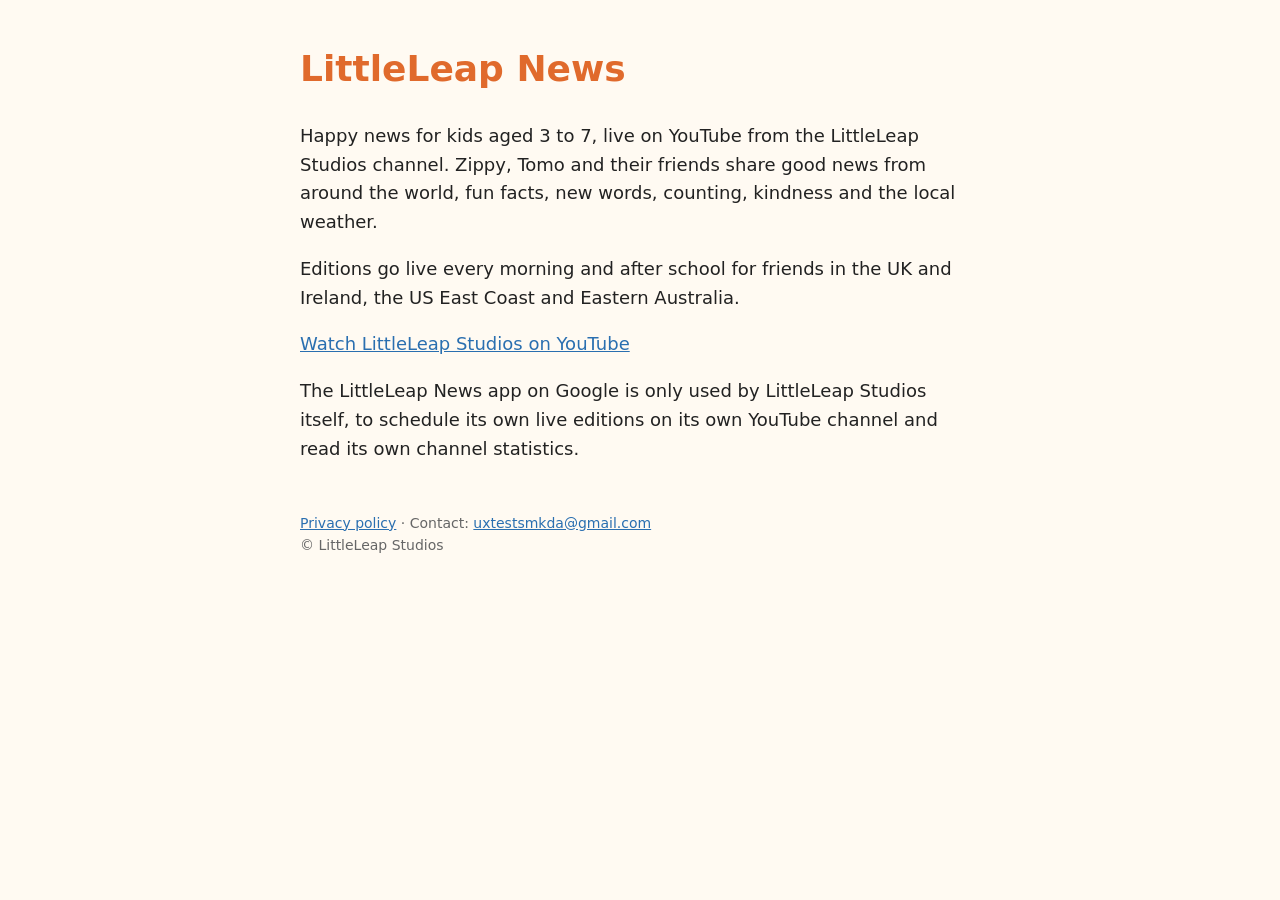
==== index.html @ 419902eb "Home page and privacy policy for LittleLeap News Co-Authored-By: Claude Opus 5.5 (1M context) <norep" ====
<!doctype html>
<html lang="en">
<head>
<meta charset="utf-8">
<meta name="viewport" content="width=device-width, initial-scale=1">
<title>LittleLeap News</title>
<style>
  body { font: 18px/1.6 system-ui, sans-serif; max-width: 680px; margin: 40px auto; padding: 0 16px; color: #222; background: #fffaf2; }
  h1 { color: #e06a2c; }
  a { color: #2a6fb0; }
  footer { margin-top: 48px; font-size: 14px; color: #666; }
</style>
</head>
<body>
<h1>LittleLeap News</h1>
<p>Happy news for kids aged 3 to 7, live on YouTube from the LittleLeap Studios channel. Zippy, Tomo and their friends share good news from around the world, fun facts, new words, counting, kindness and the local weather.</p>
<p>Editions go live every morning and after school for friends in the UK and Ireland, the US East Coast and Eastern Australia.</p>
<p><a href="https://www.youtube.com/channel/UCfHazWNqEypzrdYbXHwj4kg">Watch LittleLeap Studios on YouTube</a></p>
<p>The LittleLeap News app on Google is only used by LittleLeap Studios itself, to schedule its own live editions on its own YouTube channel and read its own channel statistics.</p>
<footer>
  <a href="privacy.html">Privacy policy</a> · Contact: <a href="mailto:uxtestsmkda@gmail.com">uxtestsmkda@gmail.com</a><br>
  © LittleLeap Studios
</footer>
</body>
</html>
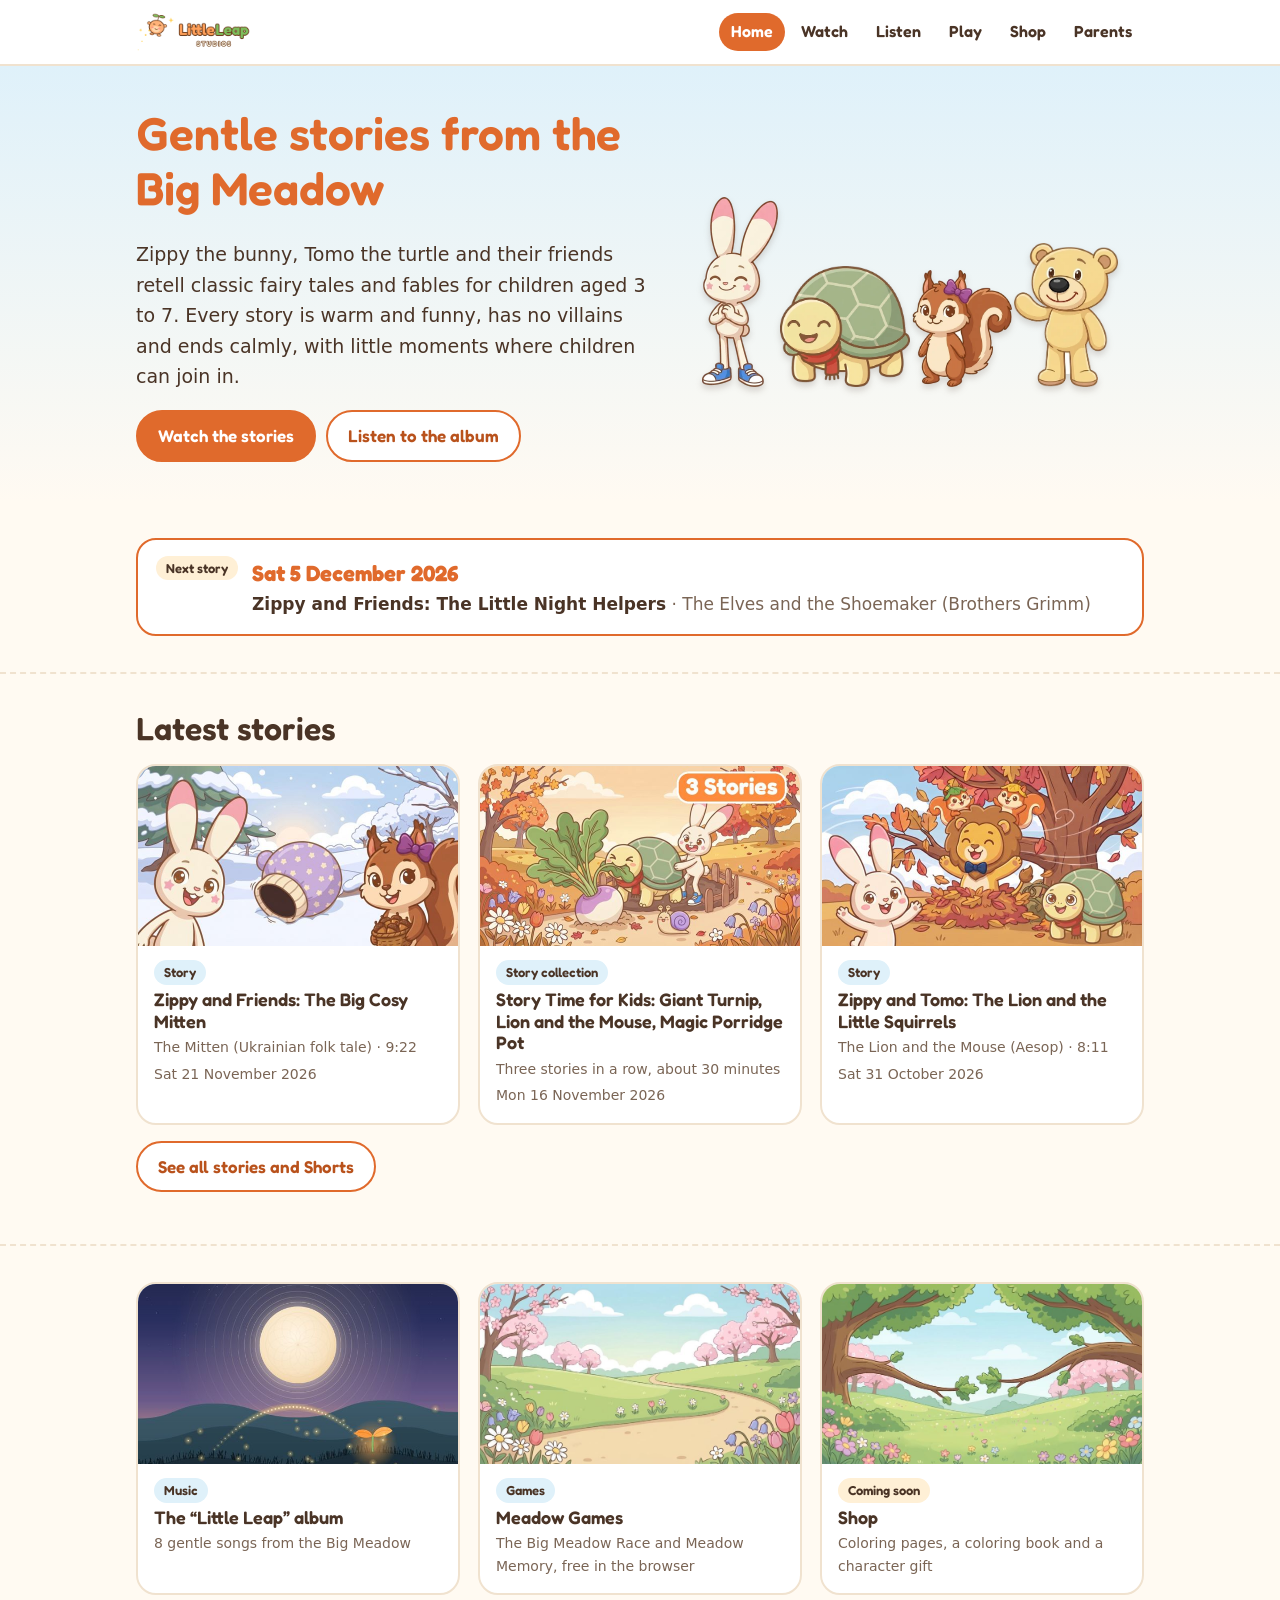
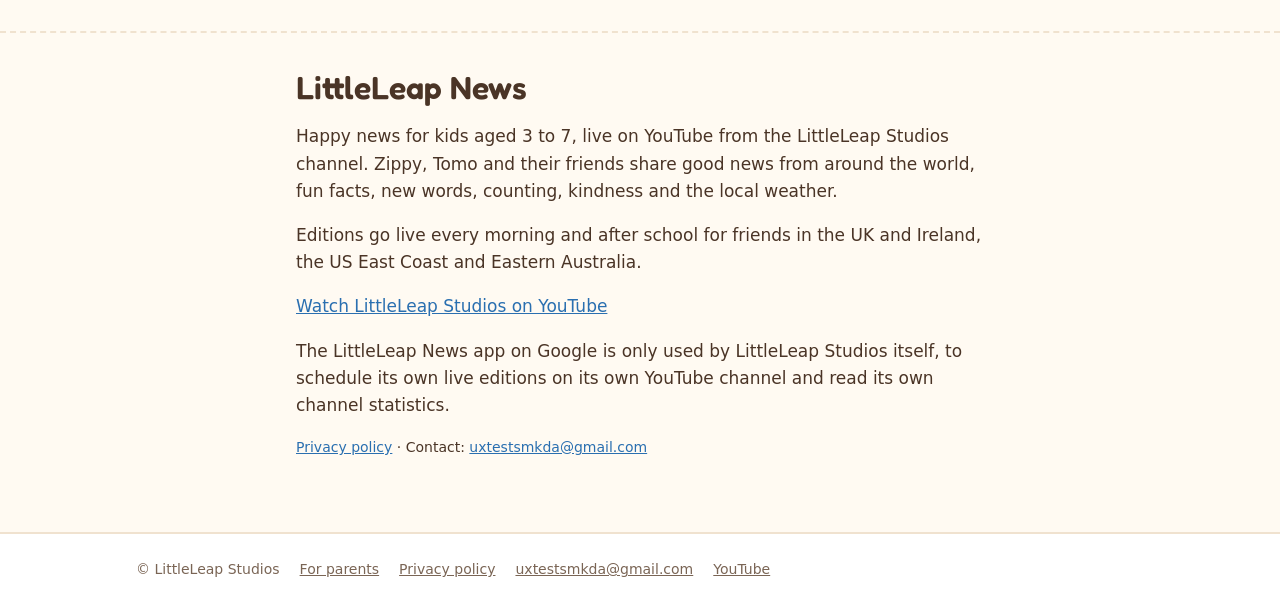
==== commit 386d6f46: "Showcase site: Home, Watch, Listen, Play, Shop and Parents pages Video lists come from data/episodes" ====
--- a/index.html
+++ b/index.html
@@ -3,23 +3,69 @@
 <head>
 <meta charset="utf-8">
 <meta name="viewport" content="width=device-width, initial-scale=1">
-<title>LittleLeap News</title>
-<style>
-  body { font: 18px/1.6 system-ui, sans-serif; max-width: 680px; margin: 40px auto; padding: 0 16px; color: #222; background: #fffaf2; }
-  h1 { color: #e06a2c; }
-  a { color: #2a6fb0; }
-  footer { margin-top: 48px; font-size: 14px; color: #666; }
-</style>
+<title>LittleLeap Studios</title>
+<meta name="description" content="Gentle cartoon stories for children aged 3 to 7: classic public-domain tales retold with Zippy, Tomo and their friends from the Big Meadow.">
+<meta name="theme-color" content="#dff1fa">
+<link rel="icon" type="image/png" href="img/medallion.png">
+<link rel="stylesheet" href="style.css">
+<script src="site.js" defer></script>
 </head>
 <body>
-<h1>LittleLeap News</h1>
-<p>Happy news for kids aged 3 to 7, live on YouTube from the LittleLeap Studios channel. Zippy, Tomo and their friends share good news from around the world, fun facts, new words, counting, kindness and the local weather.</p>
-<p>Editions go live every morning and after school for friends in the UK and Ireland, the US East Coast and Eastern Australia.</p>
-<p><a href="https://www.youtube.com/channel/UCfHazWNqEypzrdYbXHwj4kg">Watch LittleLeap Studios on YouTube</a></p>
-<p>The LittleLeap News app on Google is only used by LittleLeap Studios itself, to schedule its own live editions on its own YouTube channel and read its own channel statistics.</p>
-<footer>
-  <a href="privacy.html">Privacy policy</a> · Contact: <a href="mailto:uxtestsmkda@gmail.com">uxtestsmkda@gmail.com</a><br>
-  © LittleLeap Studios
-</footer>
+<header class="top"><div class="wrap">
+  <a class="brand" href="index.html"><img src="img/logo.png" alt="LittleLeap Studios" width="115" height="40"></a>
+  <nav class="nav" aria-label="Main"><a href="index.html" aria-current="page">Home</a><a href="watch.html">Watch</a><a href="listen.html">Listen</a><a href="play.html">Play</a><a href="shop.html">Shop</a><a href="parents.html">Parents</a></nav>
+</div></header>
+<main>
+<section class="hero"><div class="wrap">
+  <div>
+    <h1>Gentle stories from the Big Meadow</h1>
+    <p class="lead">Zippy the bunny, Tomo the turtle and their friends retell classic fairy tales and fables for children aged 3 to 7. Every story is warm and funny, has no villains and ends calmly, with little moments where children can join in.</p>
+    <div class="btns">
+      <a class="btn" href="watch.html">Watch the stories</a>
+      <a class="btn ghost" href="listen.html">Listen to the album</a>
+    </div>
+  </div>
+  <div class="cast" aria-hidden="true">
+    <img src="img/cast/zippy.webp" alt="" width="76" height="190">
+    <img src="img/cast/tomo.webp" alt="" width="130" height="121">
+    <img src="img/cast/silvia.webp" alt="" width="100" height="116">
+    <img src="img/cast/little_sugar.webp" alt="" width="104" height="144">
+  </div>
+</div></section>
+
+<section class="block"><div class="wrap">
+  <div id="next"></div>
+</div></section>
+
+<section class="block"><div class="wrap">
+  <h2>Latest stories</h2>
+  <div class="grid" id="latest"><p>Loading…</p></div>
+  <div class="btns"><a class="btn ghost" href="watch.html">See all stories and Shorts</a></div>
+</div></section>
+
+<section class="block"><div class="wrap">
+  <div class="grid">
+    <a class="card" href="listen.html"><img class="thumb" src="img/album.jpg" alt="Little Leap album cover" style="aspect-ratio:16/9;object-position:center 58%"><div class="body"><span class="tag">Music</span><h3>The “Little Leap” album</h3><div class="meta">8 gentle songs from the Big Meadow</div></div></a>
+    <a class="card" href="play.html"><img class="thumb" src="img/play_race.jpg" alt=""><div class="body"><span class="tag">Games</span><h3>Meadow Games</h3><div class="meta">The Big Meadow Race and Meadow Memory, free in the browser</div></div></a>
+    <a class="card" href="shop.html"><img class="thumb" src="img/play_memory.jpg" alt=""><div class="body"><span class="tag soon">Coming soon</span><h3>Shop</h3><div class="meta">Coloring pages, a coloring book and a character gift</div></div></a>
+  </div>
+</div></section>
+
+<section class="block"><div class="wrap narrow">
+  <h2>LittleLeap News</h2>
+  <p>Happy news for kids aged 3 to 7, live on YouTube from the LittleLeap Studios channel. Zippy, Tomo and their friends share good news from around the world, fun facts, new words, counting, kindness and the local weather.</p>
+  <p>Editions go live every morning and after school for friends in the UK and Ireland, the US East Coast and Eastern Australia.</p>
+  <p><a href="https://www.youtube.com/channel/UCfHazWNqEypzrdYbXHwj4kg">Watch LittleLeap Studios on YouTube</a></p>
+  <p>The LittleLeap News app on Google is only used by LittleLeap Studios itself, to schedule its own live editions on its own YouTube channel and read its own channel statistics.</p>
+  <p class="small"><a href="privacy.html">Privacy policy</a> · Contact: <a href="mailto:uxtestsmkda@gmail.com">uxtestsmkda@gmail.com</a></p>
+</div></section>
+</main>
+<footer class="site"><div class="wrap">
+  <span>© LittleLeap Studios</span>
+  <a href="parents.html">For parents</a>
+  <a href="privacy.html">Privacy policy</a>
+  <a href="mailto:uxtestsmkda@gmail.com">uxtestsmkda@gmail.com</a>
+  <a href="https://www.youtube.com/@Little-Leap-Studios" target="_blank" rel="noopener">YouTube</a>
+</div></footer>
 </body>
 </html>
--- a/style.css
+++ b/style.css
@@ -0,0 +1,107 @@
+/* LittleLeap Studios showcase. Fredoka is bundled (SIL Open Font License, fonts/OFL.txt): the site makes no outside requests. */
+@font-face { font-family: "Fredoka"; font-weight: 500; font-display: swap; src: url("fonts/fredoka-500.woff2") format("woff2"); }
+@font-face { font-family: "Fredoka"; font-weight: 600; font-display: swap; src: url("fonts/fredoka-600.woff2") format("woff2"); }
+@font-face { font-family: "Fredoka"; font-weight: 700; font-display: swap; src: url("fonts/fredoka-700.woff2") format("woff2"); }
+
+:root {
+  --cream: #fffaf2;
+  --card: #ffffff;
+  --ink: #4a3426;
+  --soft: #7a6555;
+  --orange: #e06a2c;
+  --orange-dark: #b9521c;
+  --green: #5f9e3a;
+  --sky: #dff1fa;
+  --line: #f0e2cf;
+  --link: #2a6fb0;
+  --round: "Fredoka", "Chalkboard SE", system-ui, sans-serif;
+  --body: system-ui, -apple-system, "Segoe UI", sans-serif;
+  color-scheme: light;
+}
+* { box-sizing: border-box; }
+html { -webkit-text-size-adjust: 100%; }
+body { margin: 0; font: 17px/1.6 var(--body); color: var(--ink); background: var(--cream); }
+img { max-width: 100%; display: block; }
+a { color: var(--link); }
+h1, h2, h3 { font-family: var(--round); font-weight: 600; line-height: 1.2; margin: 0 0 .5em; }
+h1 { font-size: clamp(30px, 6vw, 46px); color: var(--orange); }
+h2 { font-size: clamp(24px, 4.5vw, 32px); }
+h3 { font-size: 20px; }
+p { margin: 0 0 1em; }
+.wrap { max-width: 1040px; margin: 0 auto; padding: 0 16px; }
+.narrow { max-width: 720px; }
+.muted { color: var(--soft); }
+.small { font-size: 14px; }
+
+/* Header */
+.top { background: #fff; border-bottom: 2px solid var(--line); position: sticky; top: 0; z-index: 5; }
+.top .wrap { display: flex; align-items: center; gap: 12px; min-height: 64px; flex-wrap: wrap; padding-top: 6px; padding-bottom: 6px; }
+.brand img { height: 40px; width: auto; }
+.nav { display: flex; gap: 4px; flex-wrap: wrap; margin-left: auto; }
+.nav a { font-family: var(--round); font-weight: 600; font-size: 16px; color: var(--ink); text-decoration: none; padding: 6px 12px; border-radius: 999px; }
+.nav a:hover { background: var(--sky); }
+.nav a[aria-current="page"] { background: var(--orange); color: #fff; }
+@media (max-width: 640px) {
+  .top { position: static; }
+  .top .wrap { justify-content: center; }
+  .nav { margin: 0; justify-content: center; }
+  .nav a { padding: 6px 10px; font-size: 15px; }
+}
+
+/* Hero */
+.hero { background: linear-gradient(#dff1fa, #fffaf2); padding: 40px 0 24px; overflow: hidden; }
+.hero .wrap { display: grid; grid-template-columns: 1.1fr 1fr; gap: 24px; align-items: center; }
+.hero p.lead { font-size: 19px; }
+.cast { display: flex; align-items: flex-end; justify-content: center; gap: 2px; }
+.cast img { height: auto; filter: drop-shadow(0 4px 3px rgba(74,52,38,.18)); }
+@media (max-width: 760px) { .hero .wrap { grid-template-columns: 1fr; } .hero { padding-top: 24px; } }
+
+/* Buttons */
+.btn { display: inline-block; font-family: var(--round); font-weight: 600; font-size: 17px; text-decoration: none;
+       padding: 10px 20px; border-radius: 999px; background: var(--orange); color: #fff; border: 2px solid var(--orange); }
+.btn:hover { background: var(--orange-dark); border-color: var(--orange-dark); }
+.btn.ghost { background: #fff; color: var(--orange-dark); }
+.btn.ghost:hover { background: #fff3ea; }
+.btns { display: flex; flex-wrap: wrap; gap: 10px; margin: 16px 0; }
+
+/* Sections and cards */
+section.block { padding: 36px 0; }
+section.block + section.block { border-top: 2px dashed var(--line); }
+.grid { display: grid; gap: 18px; grid-template-columns: repeat(auto-fill, minmax(260px, 1fr)); }
+.card { background: var(--card); border: 2px solid var(--line); border-radius: 20px; overflow: hidden; display: flex; flex-direction: column; }
+.card .body { padding: 14px 16px 16px; display: flex; flex-direction: column; gap: 4px; flex: 1; }
+.card h3 { margin: 0; font-size: 18px; }
+.card .meta { font-size: 14px; color: var(--soft); }
+.card .body > .btn:last-child { margin-top: auto; align-self: flex-start; }
+a.card { text-decoration: none; color: inherit; }
+a.card:hover { border-color: var(--orange); }
+.card .thumb { aspect-ratio: 16 / 9; object-fit: cover; width: 100%; background: var(--sky); }
+.tag { align-self: flex-start; display: inline-block; font-family: var(--round); font-weight: 600; font-size: 13px; padding: 2px 10px; border-radius: 999px; background: var(--sky); color: var(--ink); }
+.tag.soon { background: #fff0d6; }
+
+/* Next episode banner */
+.next { background: #fff; border: 2px solid var(--orange); border-radius: 20px; padding: 16px 18px; display: flex; gap: 14px; align-items: center; flex-wrap: wrap; }
+.next .when { font-family: var(--round); font-weight: 700; font-size: 22px; color: var(--orange); }
+
+/* Shorts list */
+.shorts { display: grid; gap: 10px; grid-template-columns: repeat(auto-fill, minmax(230px, 1fr)); padding: 0; margin: 0; list-style: none; }
+.shorts a { display: block; background: #fff; border: 2px solid var(--line); border-radius: 14px; padding: 10px 14px; text-decoration: none; color: var(--ink); font-weight: 500; }
+.shorts a:hover { border-color: var(--orange); }
+
+/* Album */
+.album { display: grid; grid-template-columns: minmax(200px, 320px) 1fr; gap: 24px; align-items: start; }
+.album img { border-radius: 18px; }
+.tracks { padding-left: 1.3em; }
+@media (max-width: 640px) { .album { grid-template-columns: 1fr; } .album img { max-width: 320px; } }
+
+/* Play tiles */
+.play .thumb { aspect-ratio: 4 / 3; }
+
+/* Footer */
+footer.site { margin-top: 24px; background: #fff; border-top: 2px solid var(--line); padding: 24px 0 32px; font-size: 14px; color: var(--soft); }
+footer.site a { color: var(--soft); }
+footer.site .wrap { display: flex; flex-wrap: wrap; gap: 8px 20px; }
+
+.note { background: #fff; border-left: 5px solid var(--green); border-radius: 10px; padding: 12px 16px; }
+ul.ticks { padding-left: 1.2em; }
+ul.ticks li { margin-bottom: .35em; }
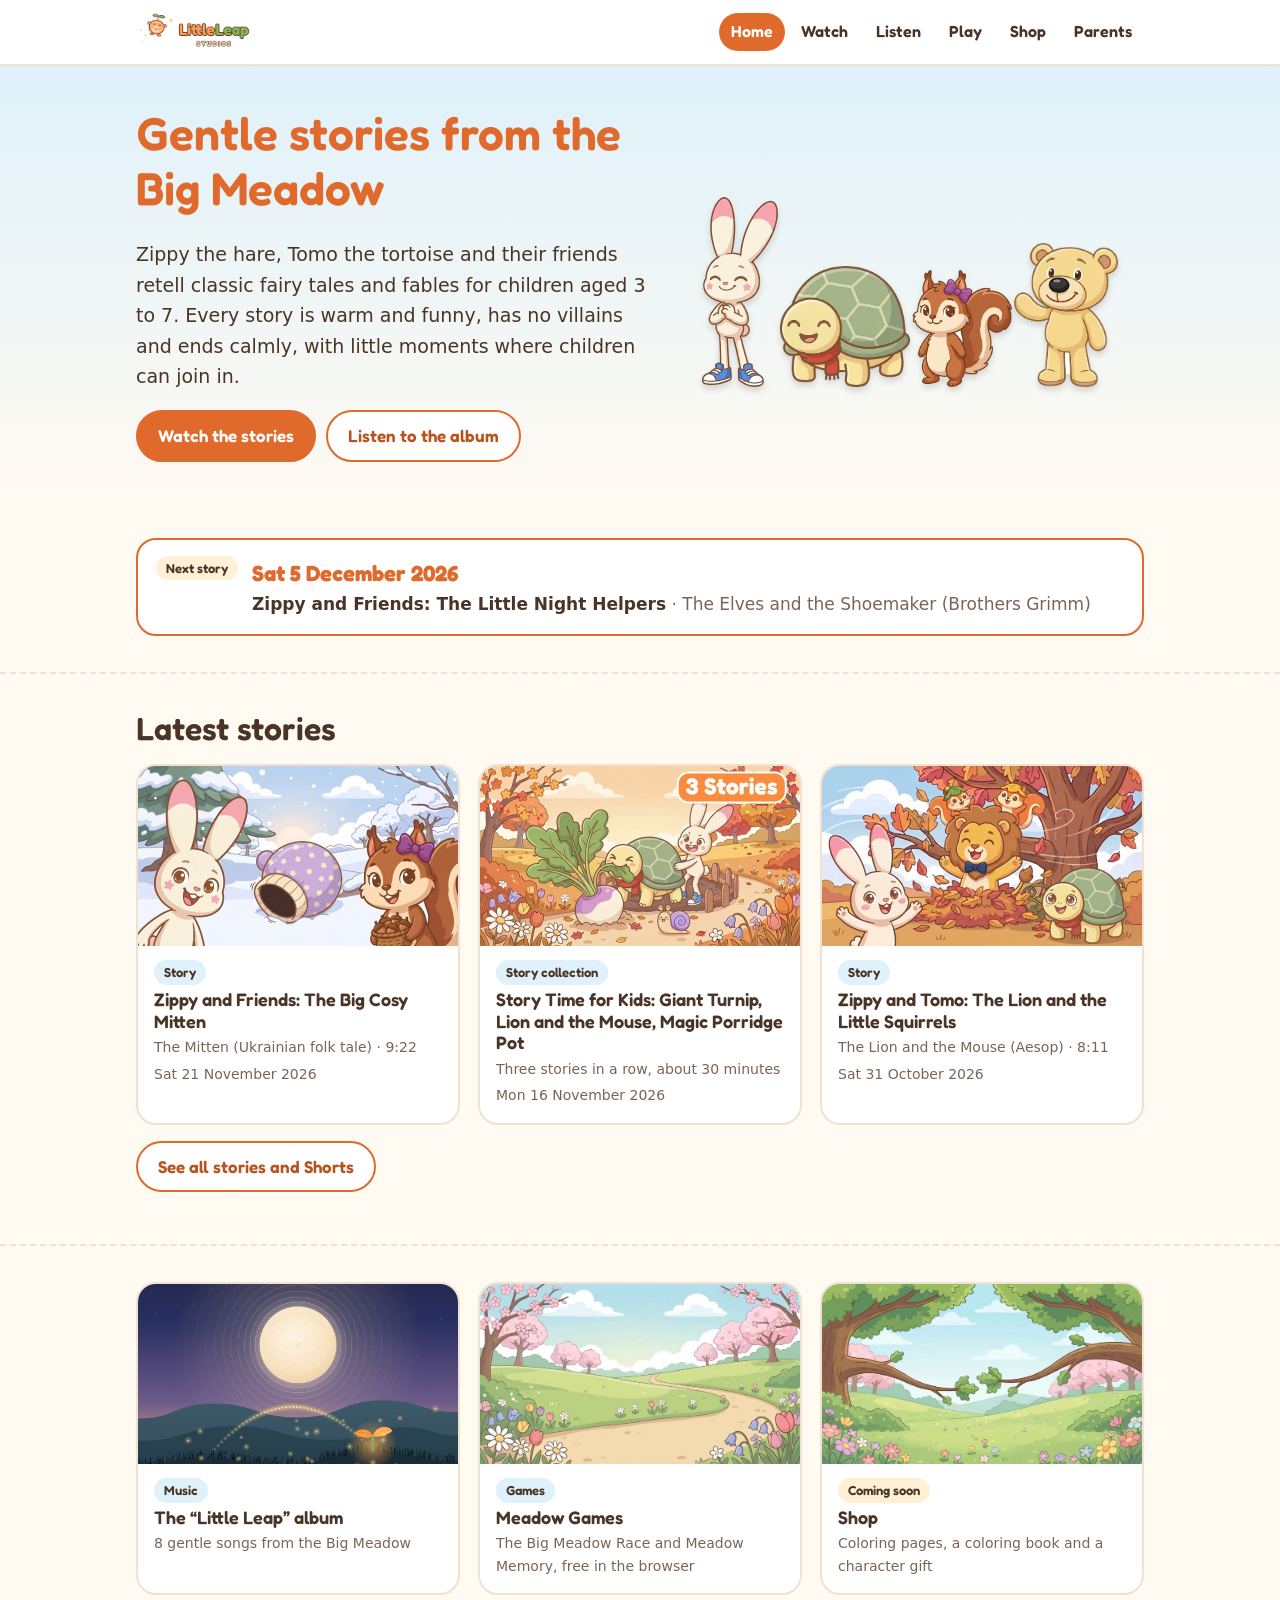
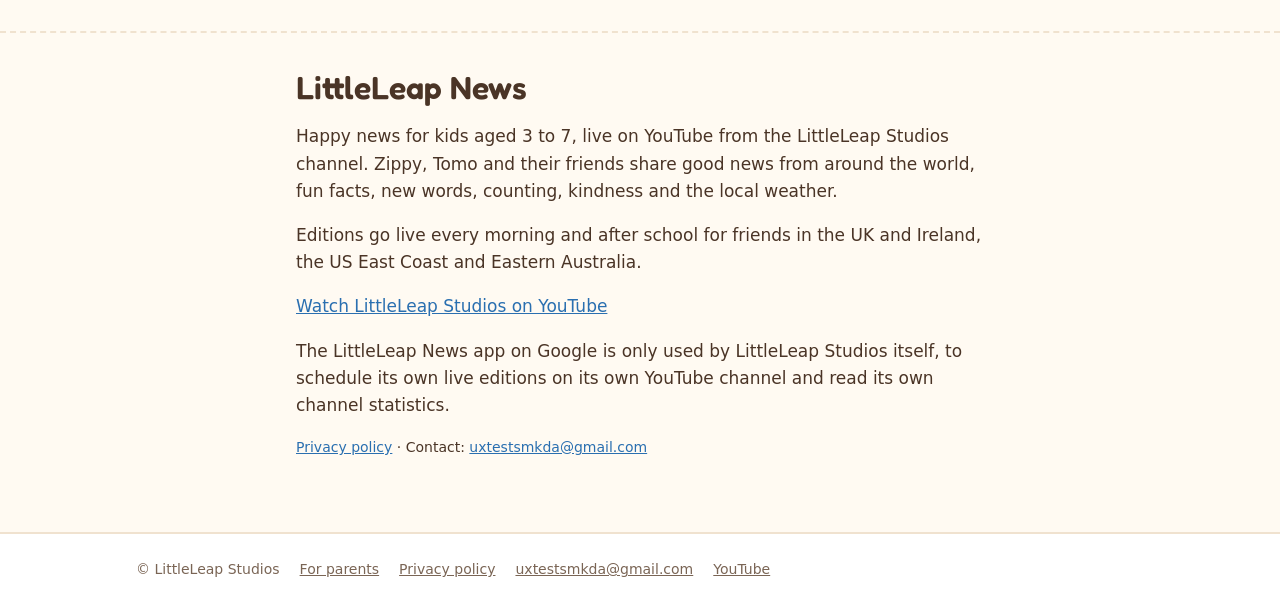
==== commit a05b698e: "Call Zippy a hare and Tomo a tortoise, as in the cast canon Co-Authored-By: Claude Opus 5.5 <noreply" ====
--- a/index.html
+++ b/index.html
@@ -19,7 +19,7 @@
 <section class="hero"><div class="wrap">
   <div>
     <h1>Gentle stories from the Big Meadow</h1>
-    <p class="lead">Zippy the bunny, Tomo the turtle and their friends retell classic fairy tales and fables for children aged 3 to 7. Every story is warm and funny, has no villains and ends calmly, with little moments where children can join in.</p>
+    <p class="lead">Zippy the hare, Tomo the tortoise and their friends retell classic fairy tales and fables for children aged 3 to 7. Every story is warm and funny, has no villains and ends calmly, with little moments where children can join in.</p>
     <div class="btns">
       <a class="btn" href="watch.html">Watch the stories</a>
       <a class="btn ghost" href="listen.html">Listen to the album</a>
